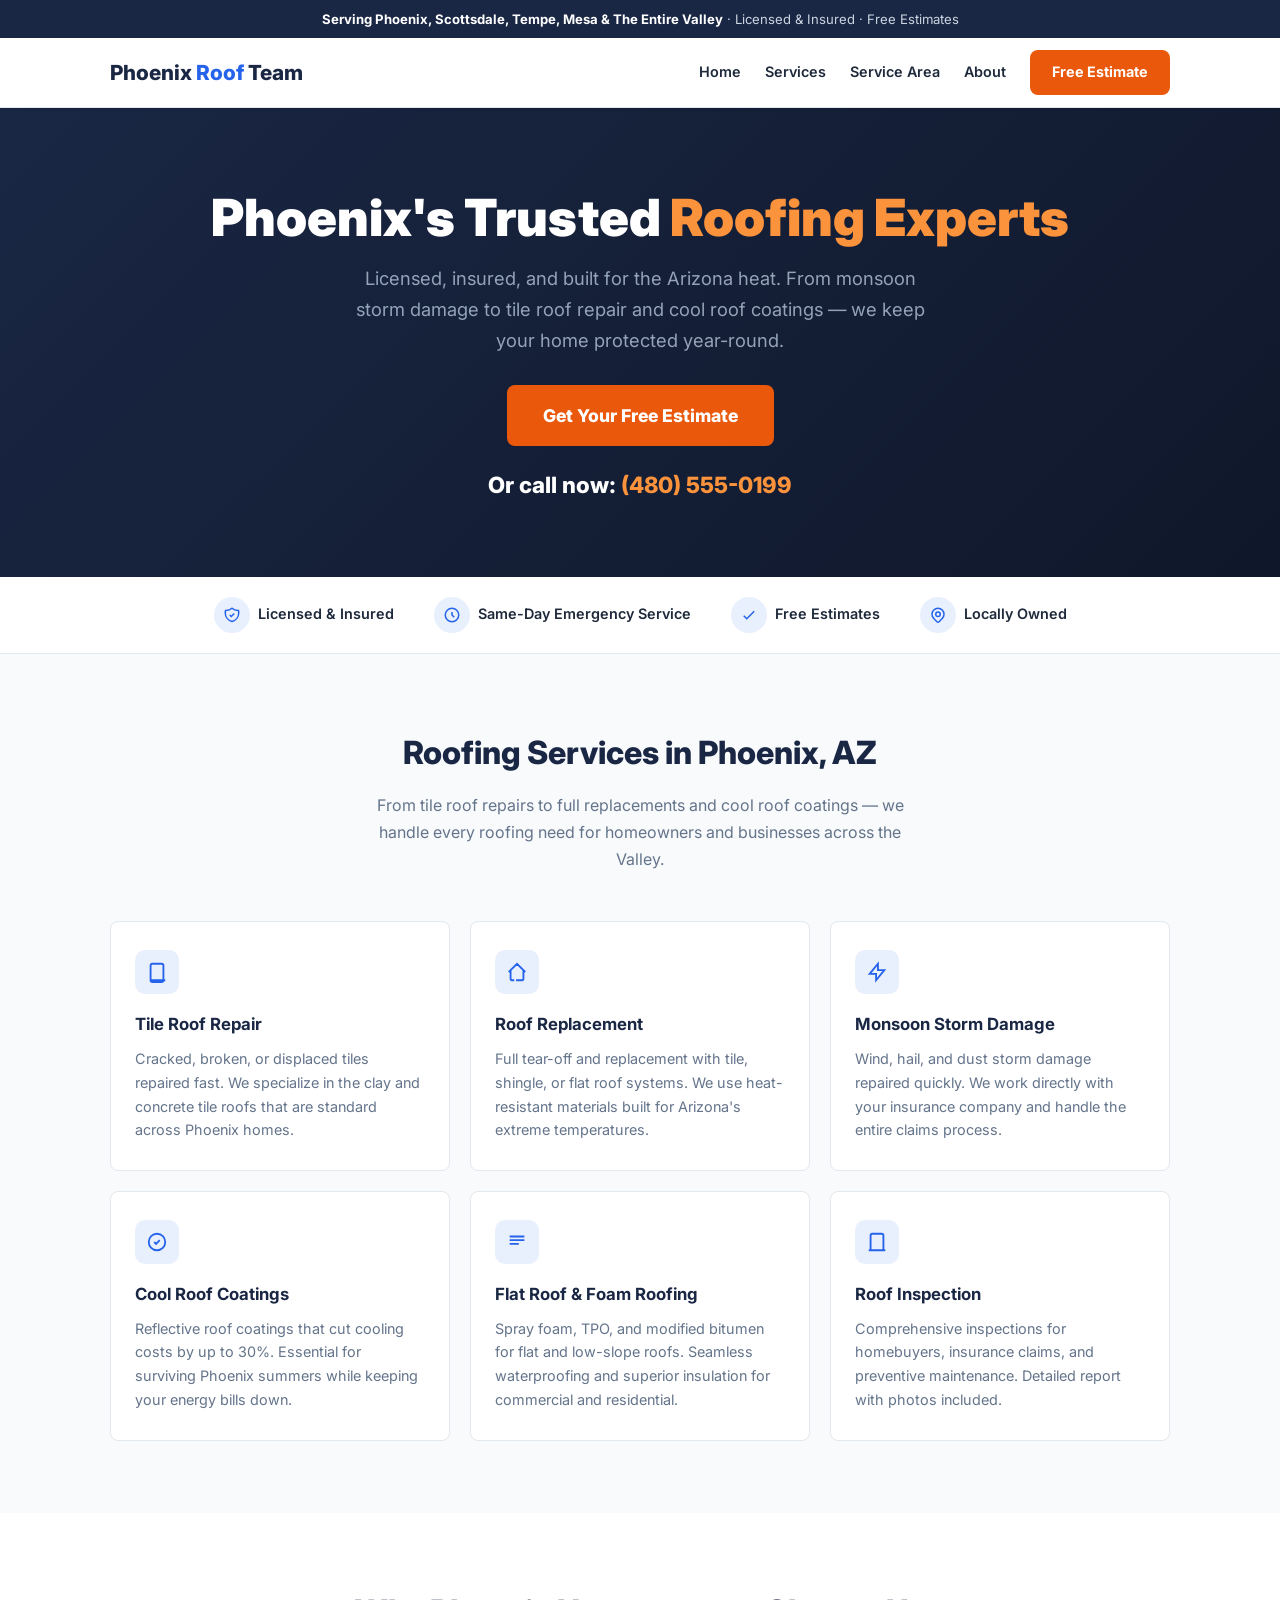
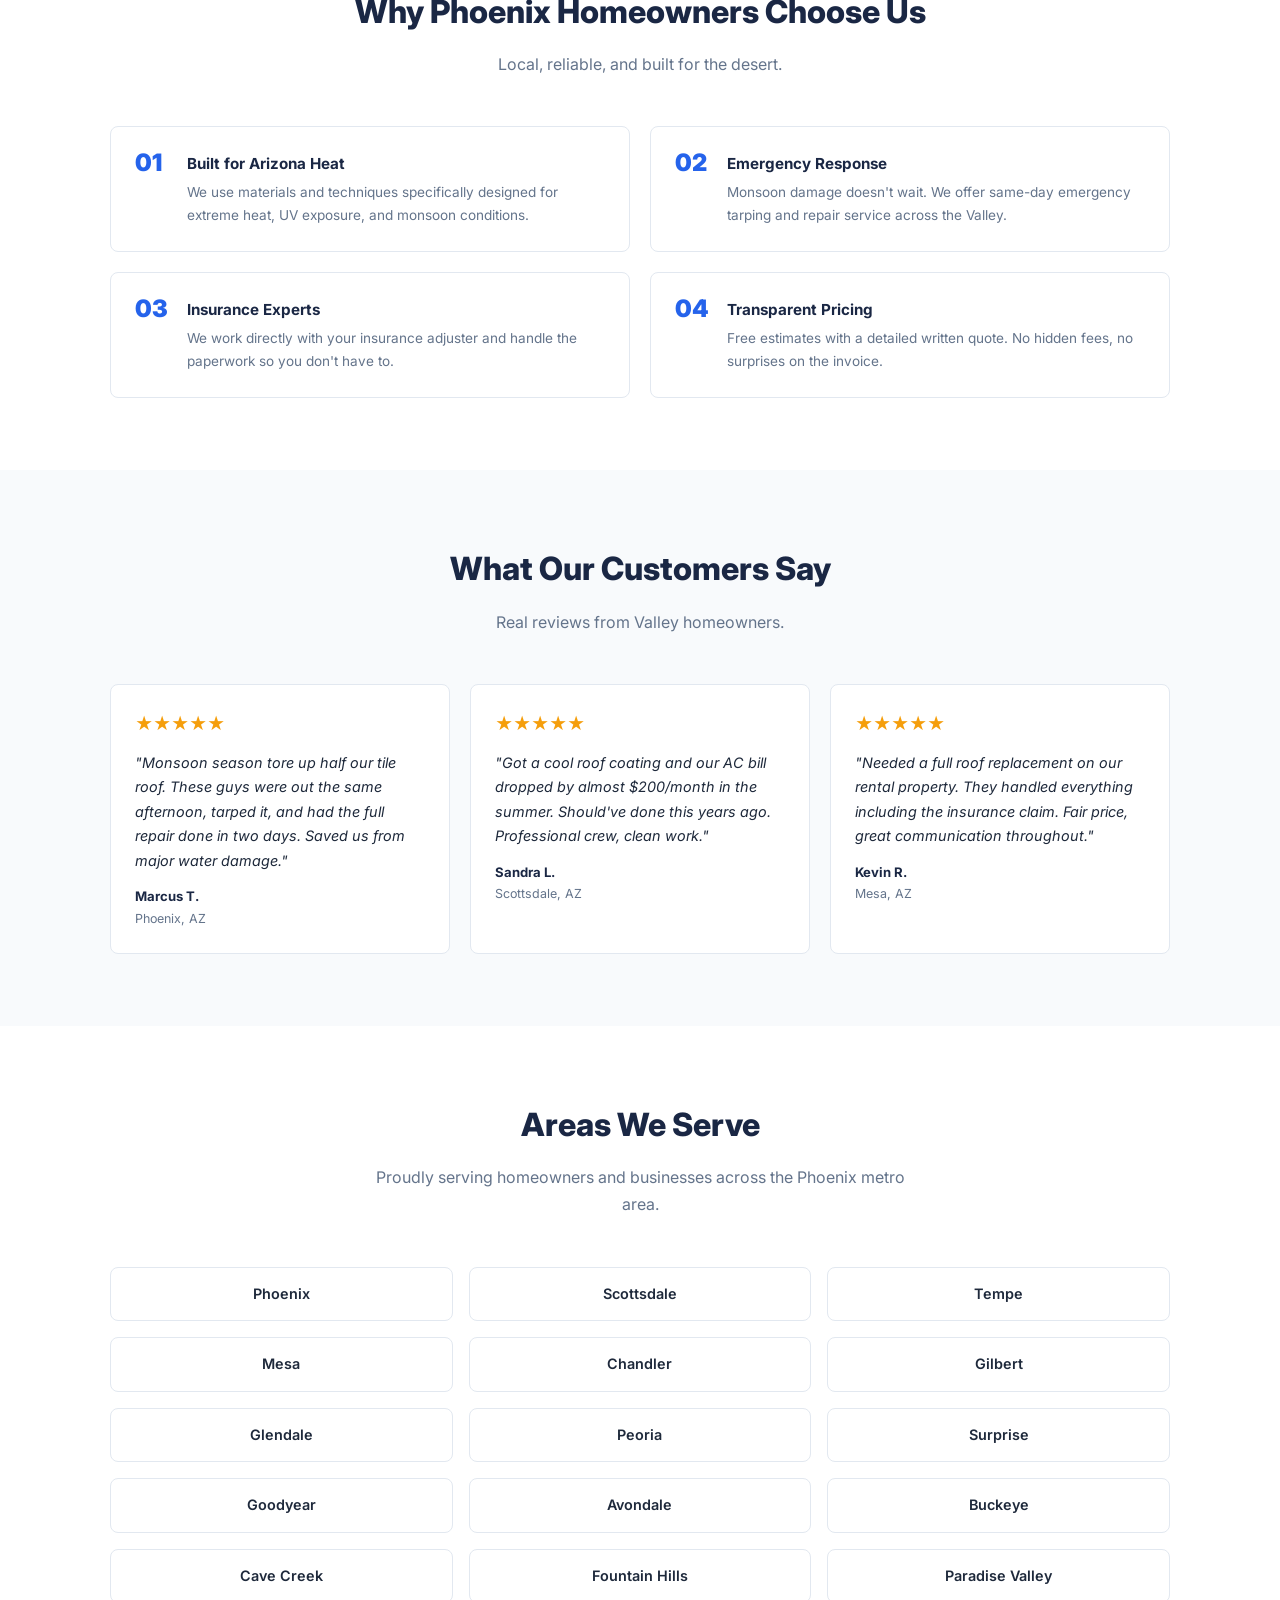
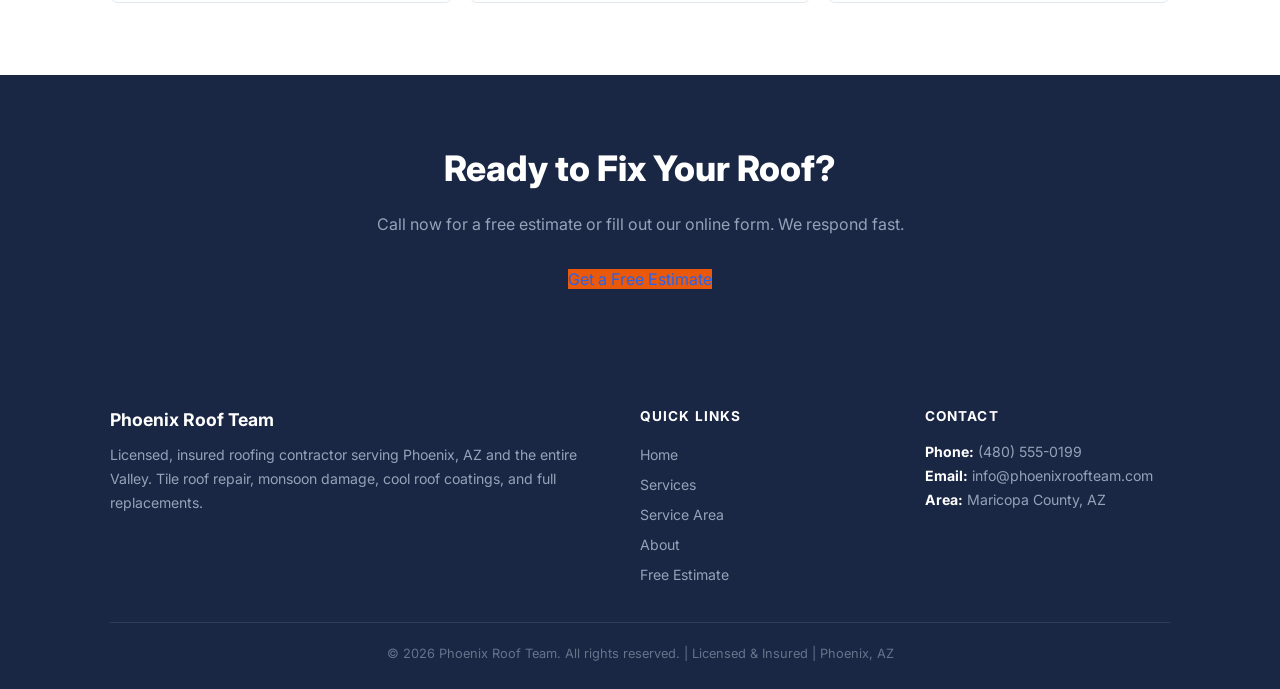
==== index.html @ ebc0d9bb "Initial site build" ====
<!DOCTYPE html>
<html lang="en">
<head>
  <meta charset="UTF-8">
  <meta name="viewport" content="width=device-width, initial-scale=1.0">
  <title>Phoenix AZ Roofing Contractor | Roof Repair & Replacement</title>
  <meta name="description" content="Licensed roofing contractor in Phoenix, AZ. Tile roof repair, monsoon storm damage, cool roof coatings, and full replacements. Free estimates. Call today.">
  <meta name="keywords" content="roofing contractor Phoenix AZ, roof repair Phoenix, tile roof repair Phoenix Arizona, monsoon damage roof Phoenix, emergency roof repair Maricopa County, cool roof coating Phoenix">
  <link rel="preconnect" href="https://fonts.googleapis.com">
  <link rel="preconnect" href="https://fonts.gstatic.com" crossorigin>
  <link href="https://fonts.googleapis.com/css2?family=Inter:wght@400;500;600;700;800;900&display=swap" rel="stylesheet">
  <link rel="stylesheet" href="style.css">
</head>
<body>
  <div class="topbar">
    <strong>Serving Phoenix, Scottsdale, Tempe, Mesa &amp; The Entire Valley</strong> · Licensed &amp; Insured · Free Estimates
  </div>
  <header class="site-header">
    <div class="header-inner">
      <a href="index.html" class="site-logo">Phoenix <span>Roof</span> Team</a>
      <nav class="site-nav">
        <a href="index.html">Home</a>
        <a href="services.html">Services</a>
        <a href="areas.html">Service Area</a>
        <a href="about.html">About</a>
        <a href="contact.html" class="btn-cta">Free Estimate</a>
      </nav>
      <button class="hamburger" onclick="document.getElementById('mob-menu').classList.toggle('open')" aria-label="Menu">
        <span></span><span></span><span></span>
      </button>
    </div>
    <nav class="mobile-menu" id="mob-menu">
      <a href="index.html">Home</a>
      <a href="services.html">Services</a>
      <a href="areas.html">Service Area</a>
      <a href="about.html">About</a>
      <a href="contact.html" class="btn-cta">Free Estimate</a>
    </nav>
  </header>

  <section class="hero">
    <div class="container">
      <h1>Phoenix's Trusted <span class="highlight">Roofing Experts</span></h1>
      <p>Licensed, insured, and built for the Arizona heat. From monsoon storm damage to tile roof repair and cool roof coatings — we keep your home protected year-round.</p>
      <a href="contact.html" class="btn-hero">Get Your Free Estimate</a>
      <div class="hero-phone">Or call now: <a href="tel:+14805550199">(480) 555-0199</a></div>
    </div>
  </section>

  <div class="trust-bar">
    <div class="trust-items">
      <div class="trust-item">
        <div class="trust-icon"><svg width="18" height="18" fill="none" viewBox="0 0 24 24" stroke="#2563EB" stroke-width="2"><path d="M9 12l2 2 4-4m5.618-4.016A11.955 11.955 0 0112 2.944a11.955 11.955 0 01-8.618 3.04A12.02 12.02 0 003 9c0 5.591 3.824 10.29 9 11.622 5.176-1.332 9-6.03 9-11.622 0-1.042-.133-2.052-.382-3.016z"/></svg></div>
        Licensed &amp; Insured
      </div>
      <div class="trust-item">
        <div class="trust-icon"><svg width="18" height="18" fill="none" viewBox="0 0 24 24" stroke="#2563EB" stroke-width="2"><path d="M12 8v4l3 3m6-3a9 9 0 11-18 0 9 9 0 0118 0z"/></svg></div>
        Same-Day Emergency Service
      </div>
      <div class="trust-item">
        <div class="trust-icon"><svg width="18" height="18" fill="none" viewBox="0 0 24 24" stroke="#2563EB" stroke-width="2"><path d="M5 13l4 4L19 7"/></svg></div>
        Free Estimates
      </div>
      <div class="trust-item">
        <div class="trust-icon"><svg width="18" height="18" fill="none" viewBox="0 0 24 24" stroke="#2563EB" stroke-width="2"><path d="M17.657 16.657L13.414 20.9a2 2 0 01-2.827 0l-4.244-4.243a8 8 0 1111.314 0z"/><path d="M15 11a3 3 0 11-6 0 3 3 0 016 0z"/></svg></div>
        Locally Owned
      </div>
    </div>
  </div>

  <section class="section">
    <div class="container">
      <h2 class="section-title">Roofing Services in Phoenix, AZ</h2>
      <p class="section-sub">From tile roof repairs to full replacements and cool roof coatings — we handle every roofing need for homeowners and businesses across the Valley.</p>
      <div class="services-grid">
        <div class="service-card">
          <div class="service-icon"><svg width="22" height="22" fill="none" viewBox="0 0 24 24" stroke="#2563EB" stroke-width="2"><path d="M19 21V5a2 2 0 00-2-2H7a2 2 0 00-2 2v16m14 0h2m-2 0H5m14 0a2 2 0 01-2 2H7a2 2 0 01-2-2m14 0V9"/></svg></div>
          <h3>Tile Roof Repair</h3>
          <p>Cracked, broken, or displaced tiles repaired fast. We specialize in the clay and concrete tile roofs that are standard across Phoenix homes.</p>
        </div>
        <div class="service-card">
          <div class="service-icon"><svg width="22" height="22" fill="none" viewBox="0 0 24 24" stroke="#2563EB" stroke-width="2"><path d="M3 12l2-2m0 0l7-7 7 7M5 10v10a1 1 0 001 1h3m10-11l2 2m-2-2v10a1 1 0 01-1 1h-3m-4 0h4"/></svg></div>
          <h3>Roof Replacement</h3>
          <p>Full tear-off and replacement with tile, shingle, or flat roof systems. We use heat-resistant materials built for Arizona's extreme temperatures.</p>
        </div>
        <div class="service-card">
          <div class="service-icon"><svg width="22" height="22" fill="none" viewBox="0 0 24 24" stroke="#2563EB" stroke-width="2"><path d="M13 10V3L4 14h7v7l9-11h-7z"/></svg></div>
          <h3>Monsoon Storm Damage</h3>
          <p>Wind, hail, and dust storm damage repaired quickly. We work directly with your insurance company and handle the entire claims process.</p>
        </div>
        <div class="service-card">
          <div class="service-icon"><svg width="22" height="22" fill="none" viewBox="0 0 24 24" stroke="#2563EB" stroke-width="2"><path d="M9 12l2 2 4-4m6 2a9 9 0 11-18 0 9 9 0 0118 0z"/></svg></div>
          <h3>Cool Roof Coatings</h3>
          <p>Reflective roof coatings that cut cooling costs by up to 30%. Essential for surviving Phoenix summers while keeping your energy bills down.</p>
        </div>
        <div class="service-card">
          <div class="service-icon"><svg width="22" height="22" fill="none" viewBox="0 0 24 24" stroke="#2563EB" stroke-width="2"><path d="M4 6h16M4 10h16M4 14h10"/></svg></div>
          <h3>Flat Roof &amp; Foam Roofing</h3>
          <p>Spray foam, TPO, and modified bitumen for flat and low-slope roofs. Seamless waterproofing and superior insulation for commercial and residential.</p>
        </div>
        <div class="service-card">
          <div class="service-icon"><svg width="22" height="22" fill="none" viewBox="0 0 24 24" stroke="#2563EB" stroke-width="2"><path d="M19 21V5a2 2 0 00-2-2H7a2 2 0 00-2 2v16m14 0h2m-2 0H5m-2 0h2"/></svg></div>
          <h3>Roof Inspection</h3>
          <p>Comprehensive inspections for homebuyers, insurance claims, and preventive maintenance. Detailed report with photos included.</p>
        </div>
      </div>
    </div>
  </section>

  <section class="section" style="background: var(--white);">
    <div class="container">
      <h2 class="section-title">Why Phoenix Homeowners Choose Us</h2>
      <p class="section-sub">Local, reliable, and built for the desert.</p>
      <div class="why-grid">
        <div class="why-card">
          <div class="why-num">01</div>
          <div><h3>Built for Arizona Heat</h3><p>We use materials and techniques specifically designed for extreme heat, UV exposure, and monsoon conditions.</p></div>
        </div>
        <div class="why-card">
          <div class="why-num">02</div>
          <div><h3>Emergency Response</h3><p>Monsoon damage doesn't wait. We offer same-day emergency tarping and repair service across the Valley.</p></div>
        </div>
        <div class="why-card">
          <div class="why-num">03</div>
          <div><h3>Insurance Experts</h3><p>We work directly with your insurance adjuster and handle the paperwork so you don't have to.</p></div>
        </div>
        <div class="why-card">
          <div class="why-num">04</div>
          <div><h3>Transparent Pricing</h3><p>Free estimates with a detailed written quote. No hidden fees, no surprises on the invoice.</p></div>
        </div>
      </div>
    </div>
  </section>

  <section class="section">
    <div class="container">
      <h2 class="section-title">What Our Customers Say</h2>
      <p class="section-sub">Real reviews from Valley homeowners.</p>
      <div class="testimonials-grid">
        <div class="testimonial-card">
          <div class="testimonial-stars">★★★★★</div>
          <p class="testimonial-text">"Monsoon season tore up half our tile roof. These guys were out the same afternoon, tarped it, and had the full repair done in two days. Saved us from major water damage."</p>
          <div class="testimonial-name">Marcus T.</div>
          <div class="testimonial-loc">Phoenix, AZ</div>
        </div>
        <div class="testimonial-card">
          <div class="testimonial-stars">★★★★★</div>
          <p class="testimonial-text">"Got a cool roof coating and our AC bill dropped by almost $200/month in the summer. Should've done this years ago. Professional crew, clean work."</p>
          <div class="testimonial-name">Sandra L.</div>
          <div class="testimonial-loc">Scottsdale, AZ</div>
        </div>
        <div class="testimonial-card">
          <div class="testimonial-stars">★★★★★</div>
          <p class="testimonial-text">"Needed a full roof replacement on our rental property. They handled everything including the insurance claim. Fair price, great communication throughout."</p>
          <div class="testimonial-name">Kevin R.</div>
          <div class="testimonial-loc">Mesa, AZ</div>
        </div>
      </div>
    </div>
  </section>

  <section class="section" style="background: var(--white);">
    <div class="container">
      <h2 class="section-title">Areas We Serve</h2>
      <p class="section-sub">Proudly serving homeowners and businesses across the Phoenix metro area.</p>
      <div class="areas-grid">
        <div class="area-tag">Phoenix</div>
        <div class="area-tag">Scottsdale</div>
        <div class="area-tag">Tempe</div>
        <div class="area-tag">Mesa</div>
        <div class="area-tag">Chandler</div>
        <div class="area-tag">Gilbert</div>
        <div class="area-tag">Glendale</div>
        <div class="area-tag">Peoria</div>
        <div class="area-tag">Surprise</div>
        <div class="area-tag">Goodyear</div>
        <div class="area-tag">Avondale</div>
        <div class="area-tag">Buckeye</div>
        <div class="area-tag">Cave Creek</div>
        <div class="area-tag">Fountain Hills</div>
        <div class="area-tag">Paradise Valley</div>
      </div>
    </div>
  </section>

  <section class="cta-strip">
    <h2>Ready to Fix Your Roof?</h2>
    <p>Call now for a free estimate or fill out our online form. We respond fast.</p>
    <a href="contact.html" class="btn-hero">Get a Free Estimate</a>
  </section>

  <footer class="site-footer">
    <div class="container">
      <div class="footer-grid">
        <div class="footer-brand">
          <strong style="color:#fff; font-size:1.1rem;">Phoenix Roof Team</strong>
          <p>Licensed, insured roofing contractor serving Phoenix, AZ and the entire Valley. Tile roof repair, monsoon damage, cool roof coatings, and full replacements.</p>
        </div>
        <div class="footer-links">
          <h4>Quick Links</h4>
          <a href="index.html">Home</a>
          <a href="services.html">Services</a>
          <a href="areas.html">Service Area</a>
          <a href="about.html">About</a>
          <a href="contact.html">Free Estimate</a>
        </div>
        <div class="footer-contact">
          <h4>Contact</h4>
          <p><strong style="color:#fff;">Phone:</strong> (480) 555-0199</p>
          <p><strong style="color:#fff;">Email:</strong> info@phoenixroofteam.com</p>
          <p><strong style="color:#fff;">Area:</strong> Maricopa County, AZ</p>
        </div>
      </div>
      <div class="footer-bottom">
        &copy; 2026 Phoenix Roof Team. All rights reserved. | Licensed &amp; Insured | Phoenix, AZ
      </div>
    </div>
  </footer>
</body>
</html>
---- style.css ----
/* Waldorf Roofing — Rank & Rent Site */
:root {
  --navy: #1a2744;
  --blue: #2563EB;
  --blue-dark: #1d4ed8;
  --orange: #EA580C;
  --orange-light: #FB923C;
  --bg: #f8fafc;
  --white: #ffffff;
  --text: #1e293b;
  --text-light: #64748b;
  --border: #e2e8f0;
  --radius: 8px;
  --shadow: 0 1px 3px rgba(0,0,0,0.1), 0 1px 2px rgba(0,0,0,0.06);
  --shadow-lg: 0 10px 15px -3px rgba(0,0,0,0.1), 0 4px 6px -4px rgba(0,0,0,0.1);
  --font: 'Inter', system-ui, -apple-system, sans-serif;
}
*, *::before, *::after { box-sizing: border-box; margin: 0; padding: 0; }
html { scroll-behavior: smooth; font-size: 16px; }
body { font-family: var(--font); background: var(--bg); color: var(--text); line-height: 1.7; }
a { color: var(--blue); text-decoration: none; }
img { max-width: 100%; display: block; }
.container { max-width: 1100px; margin: 0 auto; padding: 0 20px; }

/* Top Bar */
.topbar { background: var(--navy); color: #cbd5e1; font-size: 0.82rem; padding: 8px 0; text-align: center; }
.topbar strong { color: #fff; }

/* Header */
.site-header { background: var(--white); border-bottom: 1px solid var(--border); padding: 0; position: sticky; top: 0; z-index: 100; box-shadow: var(--shadow); }
.header-inner { display: flex; align-items: center; justify-content: space-between; padding: 12px 20px; max-width: 1100px; margin: 0 auto; }
.site-logo { font-size: 1.3rem; font-weight: 800; color: var(--navy); }
.site-logo span { color: var(--blue); }
.site-nav { display: flex; gap: 24px; align-items: center; }
.site-nav a { color: var(--text); font-size: 0.9rem; font-weight: 600; transition: color 0.2s; }
.site-nav a:hover { color: var(--blue); }
.site-nav .btn-cta { background: var(--orange); color: #fff; padding: 10px 22px; border-radius: var(--radius); font-weight: 700; font-size: 0.9rem; transition: background 0.2s; }
.site-nav .btn-cta:hover { background: var(--orange-light); }
.hamburger { display: none; background: none; border: none; cursor: pointer; padding: 8px; }
.hamburger span { display: block; width: 24px; height: 2px; background: var(--navy); margin: 5px 0; transition: 0.3s; }
.mobile-menu { display: none; background: var(--white); border-top: 1px solid var(--border); padding: 16px 20px; }
.mobile-menu a { display: block; padding: 10px 0; font-weight: 600; color: var(--text); border-bottom: 1px solid var(--border); }
.mobile-menu .btn-cta { display: inline-block; margin-top: 12px; background: var(--orange); color: #fff; padding: 12px 24px; border-radius: var(--radius); text-align: center; width: 100%; font-weight: 700; }
@media (max-width: 768px) {
  .site-nav { display: none; }
  .hamburger { display: block; }
  .mobile-menu.open { display: block; }
}

/* Hero */
.hero { background: linear-gradient(135deg, var(--navy) 0%, #0f172a 100%); color: #fff; padding: 80px 0 72px; text-align: center; position: relative; overflow: hidden; }
.hero h1 { font-size: clamp(2rem, 5vw, 3.2rem); font-weight: 900; line-height: 1.15; margin-bottom: 16px; }
.hero h1 .highlight { color: var(--orange-light); }
.hero p { font-size: 1.15rem; color: #94a3b8; max-width: 600px; margin: 0 auto 28px; }
.hero .btn-hero { display: inline-block; background: var(--orange); color: #fff; padding: 16px 36px; border-radius: var(--radius); font-weight: 800; font-size: 1.1rem; transition: background 0.2s, transform 0.15s; }
.hero .btn-hero:hover { background: var(--orange-light); transform: translateY(-2px); }
.hero-phone { font-size: 1.4rem; font-weight: 800; color: #fff; margin-top: 20px; }
.hero-phone a { color: var(--orange-light); }

/* Trust Bar */
.trust-bar { background: var(--white); border-bottom: 1px solid var(--border); padding: 20px 0; }
.trust-items { display: flex; justify-content: center; gap: 40px; flex-wrap: wrap; }
.trust-item { display: flex; align-items: center; gap: 8px; font-size: 0.9rem; font-weight: 600; color: var(--text); }
.trust-icon { width: 36px; height: 36px; background: rgba(37,99,235,0.1); border-radius: 50%; display: flex; align-items: center; justify-content: center; }

/* Section */
.section { padding: 72px 0; }
.section-title { font-size: clamp(1.5rem, 3vw, 2rem); font-weight: 800; text-align: center; margin-bottom: 12px; color: var(--navy); }
.section-sub { text-align: center; color: var(--text-light); max-width: 560px; margin: 0 auto 48px; }

/* Services Grid */
.services-grid { display: grid; grid-template-columns: repeat(3, 1fr); gap: 20px; }
@media (max-width: 768px) { .services-grid { grid-template-columns: 1fr; } }
.service-card { background: var(--white); border: 1px solid var(--border); border-radius: var(--radius); padding: 28px 24px; transition: box-shadow 0.2s, transform 0.2s; }
.service-card:hover { box-shadow: var(--shadow-lg); transform: translateY(-3px); }
.service-card h3 { font-size: 1.05rem; font-weight: 700; color: var(--navy); margin-bottom: 8px; }
.service-card p { font-size: 0.9rem; color: var(--text-light); line-height: 1.65; }
.service-icon { width: 44px; height: 44px; background: rgba(37,99,235,0.1); border-radius: 10px; display: flex; align-items: center; justify-content: center; margin-bottom: 16px; }

/* Why Choose Us */
.why-grid { display: grid; grid-template-columns: repeat(2, 1fr); gap: 20px; }
@media (max-width: 640px) { .why-grid { grid-template-columns: 1fr; } }
.why-card { display: flex; gap: 16px; background: var(--white); border: 1px solid var(--border); border-radius: var(--radius); padding: 24px; }
.why-num { font-size: 1.5rem; font-weight: 900; color: var(--blue); line-height: 1; min-width: 36px; }
.why-card h3 { font-size: 0.95rem; font-weight: 700; color: var(--navy); margin-bottom: 4px; }
.why-card p { font-size: 0.85rem; color: var(--text-light); }

/* Testimonials */
.testimonials-grid { display: grid; grid-template-columns: repeat(3, 1fr); gap: 20px; }
@media (max-width: 768px) { .testimonials-grid { grid-template-columns: 1fr; } }
.testimonial-card { background: var(--white); border: 1px solid var(--border); border-radius: var(--radius); padding: 24px; }
.testimonial-stars { color: #f59e0b; font-size: 1.1rem; margin-bottom: 12px; }
.testimonial-text { font-size: 0.9rem; color: var(--text); font-style: italic; margin-bottom: 12px; line-height: 1.7; }
.testimonial-name { font-size: 0.82rem; font-weight: 700; color: var(--navy); }
.testimonial-loc { font-size: 0.78rem; color: var(--text-light); }

/* CTA Strip */
.cta-strip { background: var(--navy); text-align: center; padding: 64px 20px; color: #fff; }
.cta-strip h2 { font-size: clamp(1.5rem, 4vw, 2.2rem); font-weight: 800; margin-bottom: 12px; }
.cta-strip p { color: #94a3b8; margin-bottom: 28px; }
.cta-strip .btn-hero { background: var(--orange); }

/* Areas */
.areas-grid { display: grid; grid-template-columns: repeat(3, 1fr); gap: 16px; }
@media (max-width: 640px) { .areas-grid { grid-template-columns: repeat(2, 1fr); } }
.area-tag { background: var(--white); border: 1px solid var(--border); border-radius: var(--radius); padding: 14px 18px; font-weight: 600; font-size: 0.9rem; text-align: center; }

/* Contact Form */
.contact-grid { display: grid; grid-template-columns: 1fr 1.3fr; gap: 48px; align-items: start; }
@media (max-width: 768px) { .contact-grid { grid-template-columns: 1fr; } }
.contact-info h2 { font-size: 1.4rem; font-weight: 800; color: var(--navy); margin-bottom: 8px; }
.contact-info p { color: var(--text-light); margin-bottom: 24px; }
.info-row { display: flex; align-items: flex-start; gap: 12px; margin-bottom: 16px; }
.info-row strong { display: block; font-size: 0.8rem; text-transform: uppercase; letter-spacing: 0.04em; color: var(--text-light); }
.info-row p { font-weight: 700; color: var(--navy); }
.contact-form { background: var(--white); border: 1px solid var(--border); border-radius: var(--radius); padding: 32px; box-shadow: var(--shadow-lg); }
.contact-form h2 { font-size: 1.2rem; font-weight: 800; color: var(--navy); margin-bottom: 20px; }
.form-row { display: grid; grid-template-columns: 1fr 1fr; gap: 14px; }
@media (max-width: 480px) { .form-row { grid-template-columns: 1fr; } }
.form-group { margin-bottom: 14px; }
.form-group label { display: block; font-size: 0.8rem; font-weight: 700; color: var(--navy); margin-bottom: 4px; text-transform: uppercase; letter-spacing: 0.03em; }
.form-group input, .form-group select, .form-group textarea { width: 100%; padding: 10px 14px; border: 1.5px solid var(--border); border-radius: var(--radius); font-family: var(--font); font-size: 0.92rem; background: var(--bg); transition: border-color 0.2s; outline: none; }
.form-group input:focus, .form-group select:focus, .form-group textarea:focus { border-color: var(--blue); background: #fff; }
.form-group textarea { resize: vertical; min-height: 100px; }
.form-submit { width: 100%; padding: 14px; background: var(--orange); color: #fff; border: none; border-radius: var(--radius); font-family: var(--font); font-size: 1rem; font-weight: 700; cursor: pointer; transition: background 0.2s; }
.form-submit:hover { background: var(--orange-light); }

/* Footer */
.site-footer { background: var(--navy); color: #94a3b8; padding: 48px 0 24px; font-size: 0.88rem; }
.footer-grid { display: grid; grid-template-columns: 2fr 1fr 1fr; gap: 40px; margin-bottom: 32px; }
@media (max-width: 640px) { .footer-grid { grid-template-columns: 1fr; } }
.footer-brand p { margin-top: 8px; line-height: 1.7; }
.footer-links h4, .footer-contact h4 { color: #fff; font-size: 0.85rem; text-transform: uppercase; letter-spacing: 0.08em; margin-bottom: 12px; }
.footer-links a { display: block; color: #94a3b8; padding: 3px 0; transition: color 0.2s; }
.footer-links a:hover { color: #fff; }
.footer-bottom { border-top: 1px solid rgba(255,255,255,0.1); padding-top: 20px; text-align: center; font-size: 0.8rem; color: #64748b; }
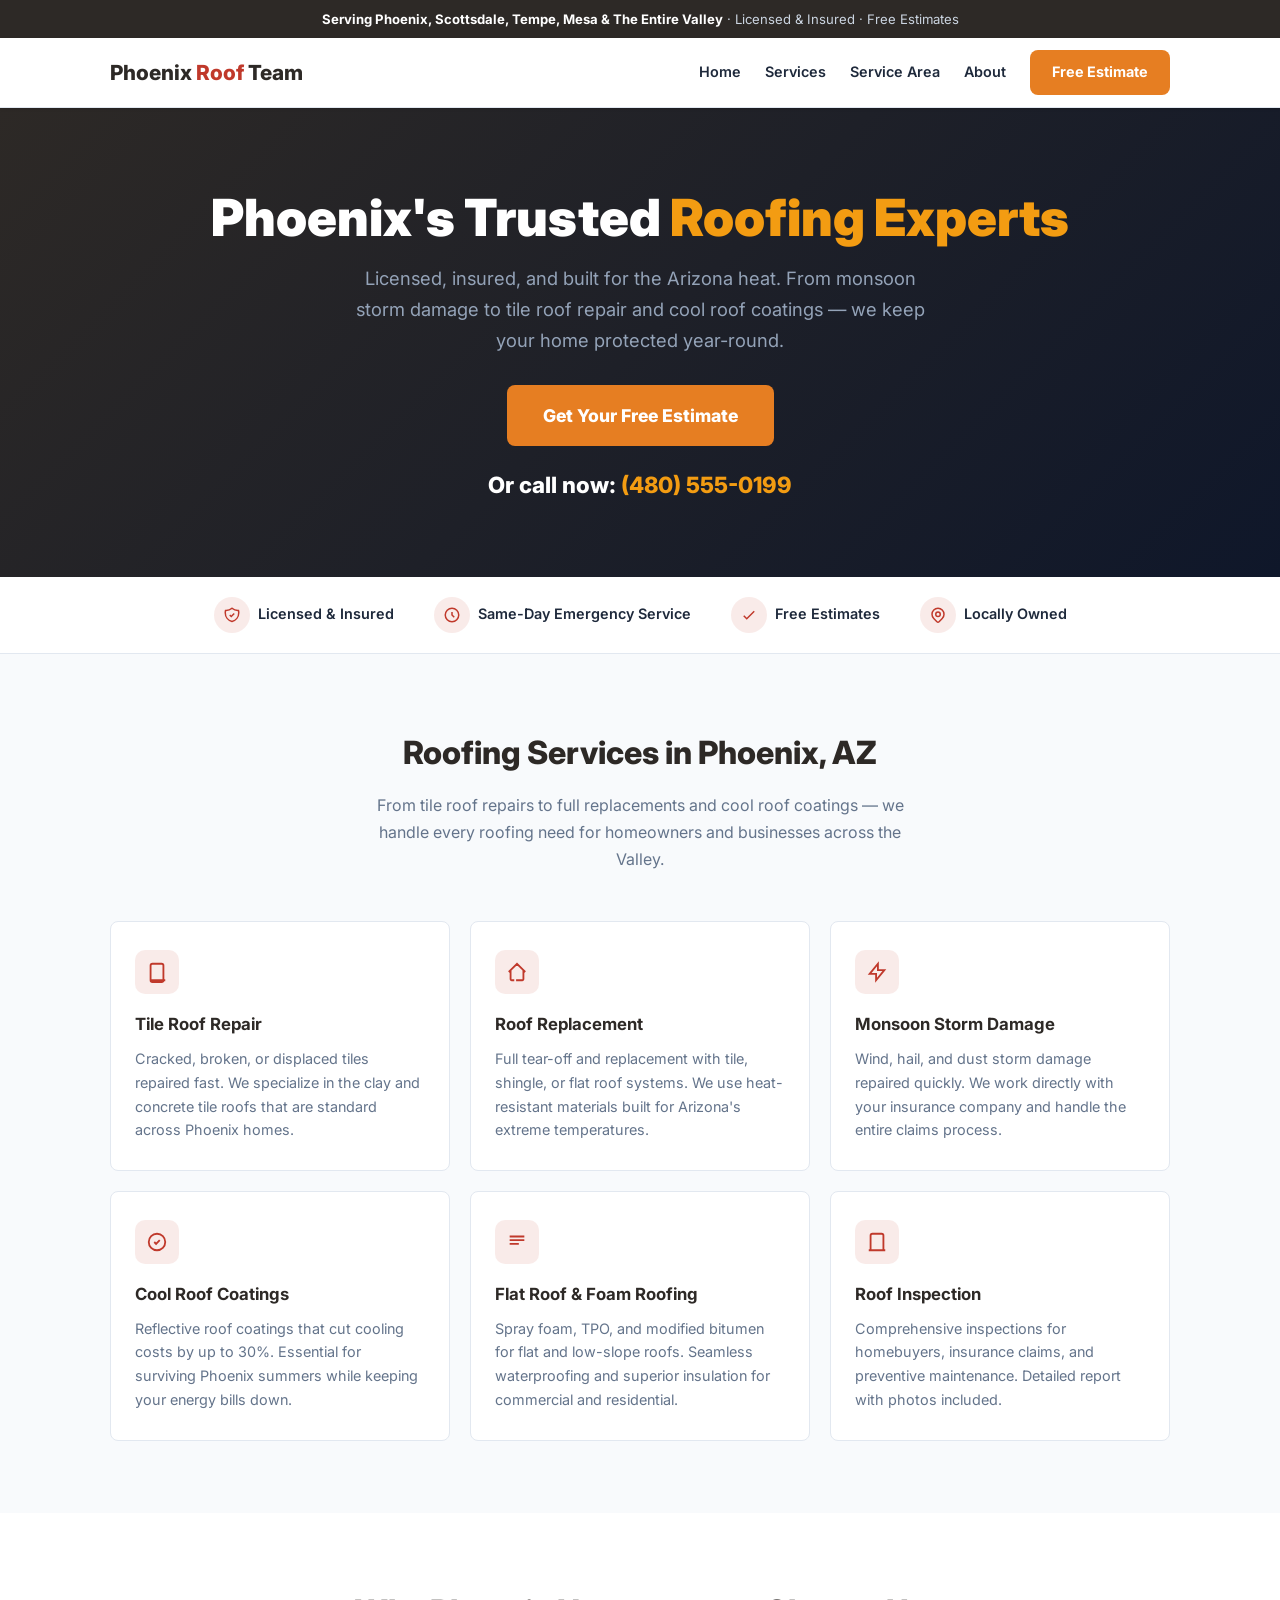
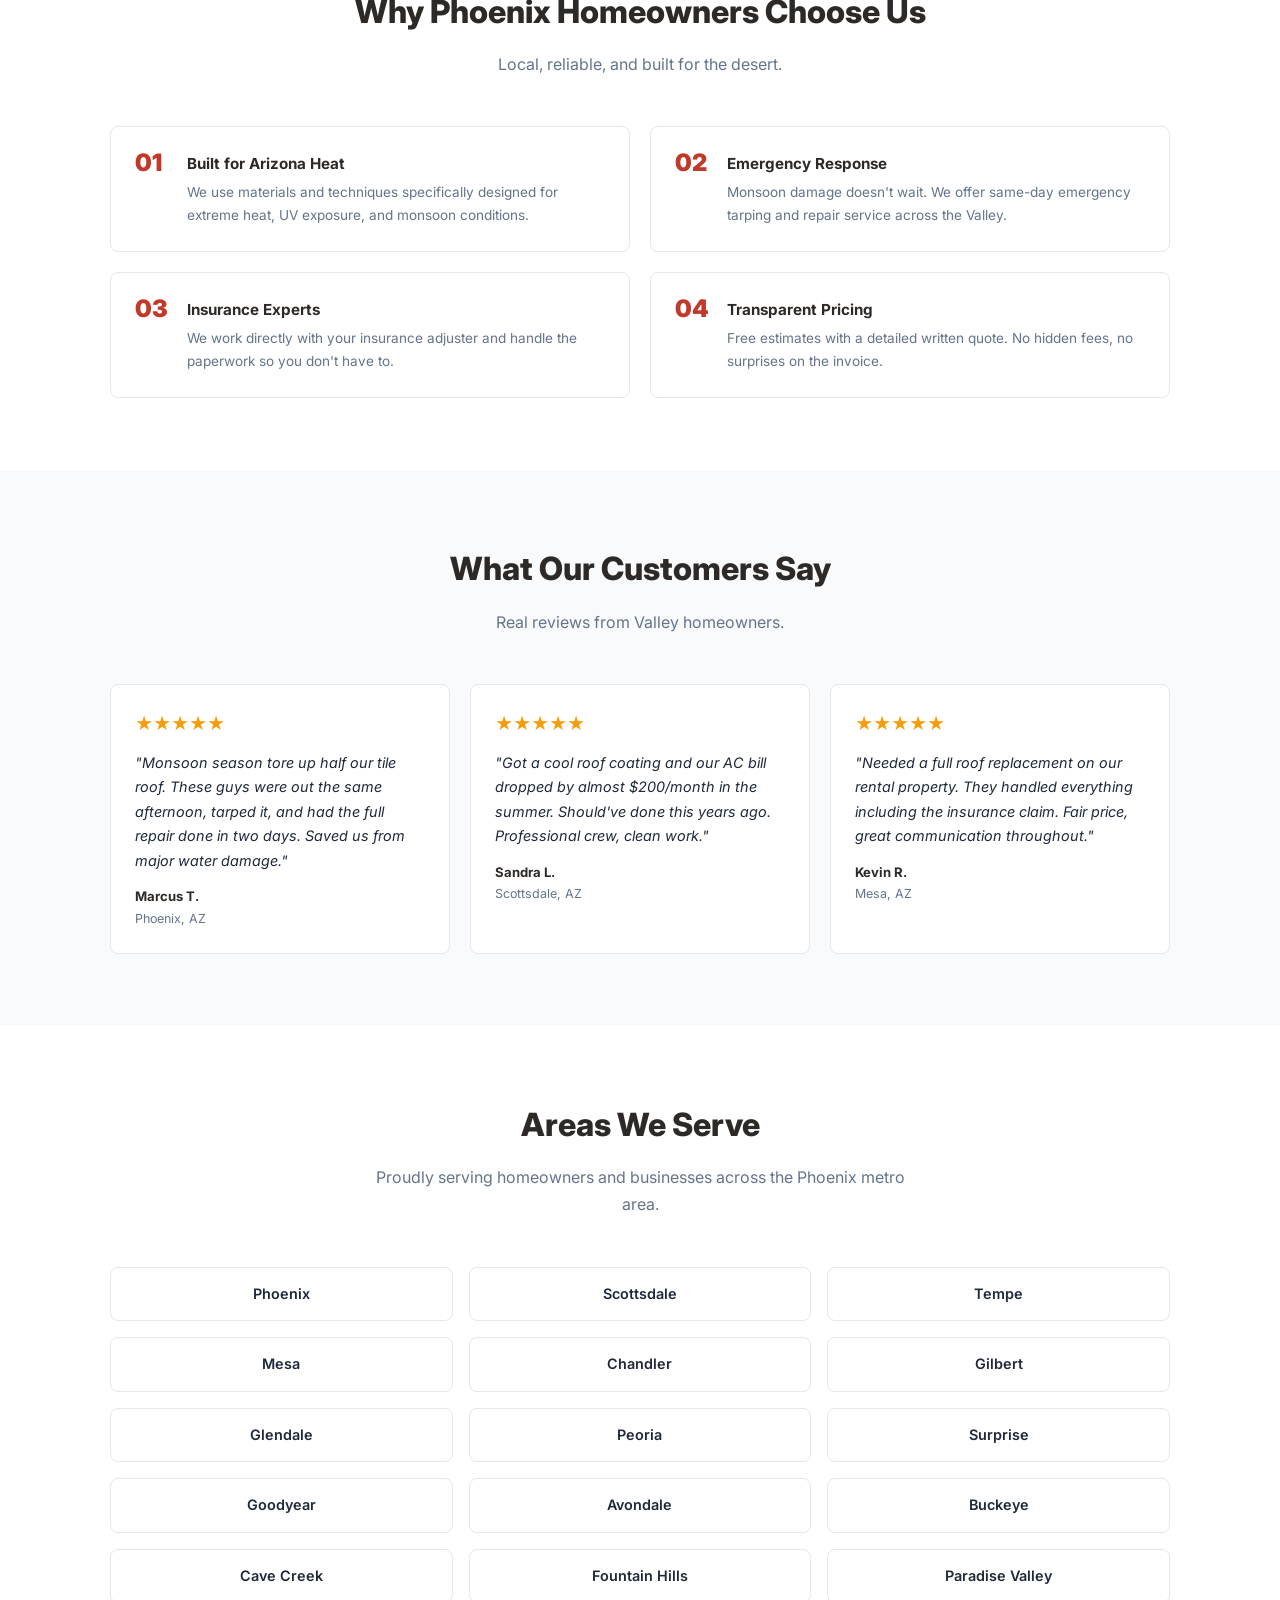
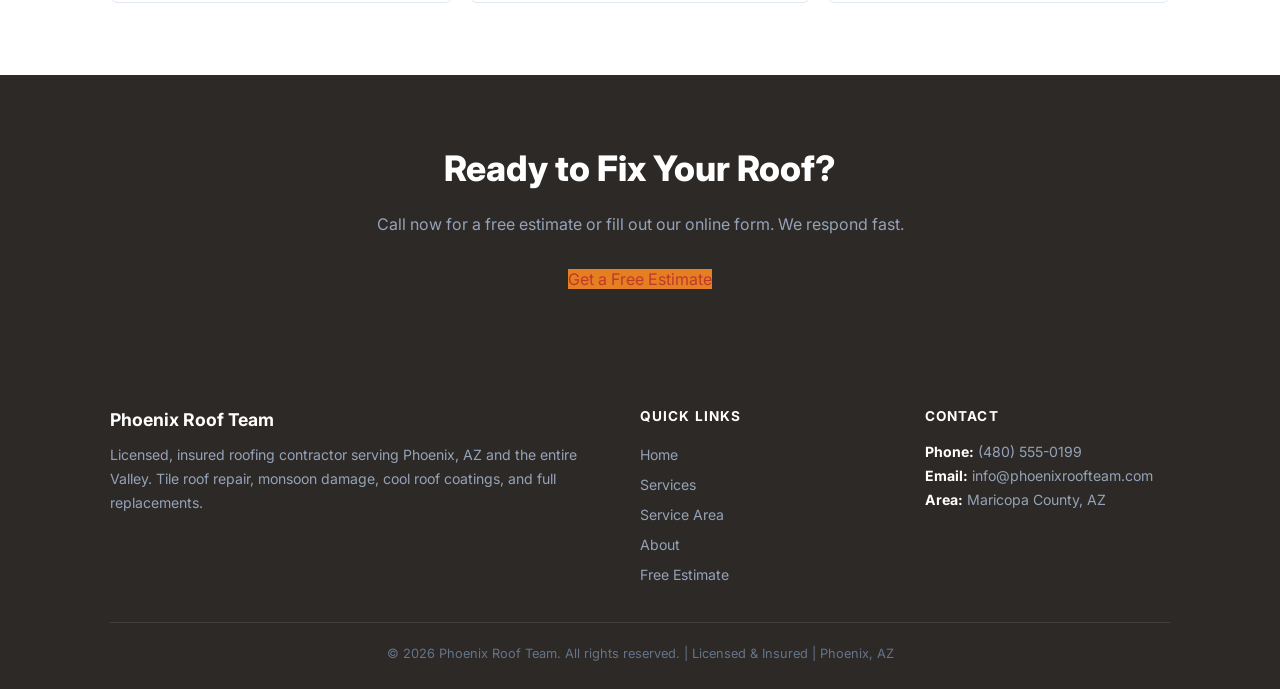
==== commit 58e40d41: "Restyle: trade-specific color palette + SVG icon colors" ====
--- a/index.html
+++ b/index.html
@@ -50,19 +50,19 @@
   <div class="trust-bar">
     <div class="trust-items">
       <div class="trust-item">
-        <div class="trust-icon"><svg width="18" height="18" fill="none" viewBox="0 0 24 24" stroke="#2563EB" stroke-width="2"><path d="M9 12l2 2 4-4m5.618-4.016A11.955 11.955 0 0112 2.944a11.955 11.955 0 01-8.618 3.04A12.02 12.02 0 003 9c0 5.591 3.824 10.29 9 11.622 5.176-1.332 9-6.03 9-11.622 0-1.042-.133-2.052-.382-3.016z"/></svg></div>
+        <div class="trust-icon"><svg width="18" height="18" fill="none" viewBox="0 0 24 24" stroke="#c0392b" stroke-width="2"><path d="M9 12l2 2 4-4m5.618-4.016A11.955 11.955 0 0112 2.944a11.955 11.955 0 01-8.618 3.04A12.02 12.02 0 003 9c0 5.591 3.824 10.29 9 11.622 5.176-1.332 9-6.03 9-11.622 0-1.042-.133-2.052-.382-3.016z"/></svg></div>
         Licensed &amp; Insured
       </div>
       <div class="trust-item">
-        <div class="trust-icon"><svg width="18" height="18" fill="none" viewBox="0 0 24 24" stroke="#2563EB" stroke-width="2"><path d="M12 8v4l3 3m6-3a9 9 0 11-18 0 9 9 0 0118 0z"/></svg></div>
+        <div class="trust-icon"><svg width="18" height="18" fill="none" viewBox="0 0 24 24" stroke="#c0392b" stroke-width="2"><path d="M12 8v4l3 3m6-3a9 9 0 11-18 0 9 9 0 0118 0z"/></svg></div>
         Same-Day Emergency Service
       </div>
       <div class="trust-item">
-        <div class="trust-icon"><svg width="18" height="18" fill="none" viewBox="0 0 24 24" stroke="#2563EB" stroke-width="2"><path d="M5 13l4 4L19 7"/></svg></div>
+        <div class="trust-icon"><svg width="18" height="18" fill="none" viewBox="0 0 24 24" stroke="#c0392b" stroke-width="2"><path d="M5 13l4 4L19 7"/></svg></div>
         Free Estimates
       </div>
       <div class="trust-item">
-        <div class="trust-icon"><svg width="18" height="18" fill="none" viewBox="0 0 24 24" stroke="#2563EB" stroke-width="2"><path d="M17.657 16.657L13.414 20.9a2 2 0 01-2.827 0l-4.244-4.243a8 8 0 1111.314 0z"/><path d="M15 11a3 3 0 11-6 0 3 3 0 016 0z"/></svg></div>
+        <div class="trust-icon"><svg width="18" height="18" fill="none" viewBox="0 0 24 24" stroke="#c0392b" stroke-width="2"><path d="M17.657 16.657L13.414 20.9a2 2 0 01-2.827 0l-4.244-4.243a8 8 0 1111.314 0z"/><path d="M15 11a3 3 0 11-6 0 3 3 0 016 0z"/></svg></div>
         Locally Owned
       </div>
     </div>
@@ -74,32 +74,32 @@
       <p class="section-sub">From tile roof repairs to full replacements and cool roof coatings — we handle every roofing need for homeowners and businesses across the Valley.</p>
       <div class="services-grid">
         <div class="service-card">
-          <div class="service-icon"><svg width="22" height="22" fill="none" viewBox="0 0 24 24" stroke="#2563EB" stroke-width="2"><path d="M19 21V5a2 2 0 00-2-2H7a2 2 0 00-2 2v16m14 0h2m-2 0H5m14 0a2 2 0 01-2 2H7a2 2 0 01-2-2m14 0V9"/></svg></div>
+          <div class="service-icon"><svg width="22" height="22" fill="none" viewBox="0 0 24 24" stroke="#c0392b" stroke-width="2"><path d="M19 21V5a2 2 0 00-2-2H7a2 2 0 00-2 2v16m14 0h2m-2 0H5m14 0a2 2 0 01-2 2H7a2 2 0 01-2-2m14 0V9"/></svg></div>
           <h3>Tile Roof Repair</h3>
           <p>Cracked, broken, or displaced tiles repaired fast. We specialize in the clay and concrete tile roofs that are standard across Phoenix homes.</p>
         </div>
         <div class="service-card">
-          <div class="service-icon"><svg width="22" height="22" fill="none" viewBox="0 0 24 24" stroke="#2563EB" stroke-width="2"><path d="M3 12l2-2m0 0l7-7 7 7M5 10v10a1 1 0 001 1h3m10-11l2 2m-2-2v10a1 1 0 01-1 1h-3m-4 0h4"/></svg></div>
+          <div class="service-icon"><svg width="22" height="22" fill="none" viewBox="0 0 24 24" stroke="#c0392b" stroke-width="2"><path d="M3 12l2-2m0 0l7-7 7 7M5 10v10a1 1 0 001 1h3m10-11l2 2m-2-2v10a1 1 0 01-1 1h-3m-4 0h4"/></svg></div>
           <h3>Roof Replacement</h3>
           <p>Full tear-off and replacement with tile, shingle, or flat roof systems. We use heat-resistant materials built for Arizona's extreme temperatures.</p>
         </div>
         <div class="service-card">
-          <div class="service-icon"><svg width="22" height="22" fill="none" viewBox="0 0 24 24" stroke="#2563EB" stroke-width="2"><path d="M13 10V3L4 14h7v7l9-11h-7z"/></svg></div>
+          <div class="service-icon"><svg width="22" height="22" fill="none" viewBox="0 0 24 24" stroke="#c0392b" stroke-width="2"><path d="M13 10V3L4 14h7v7l9-11h-7z"/></svg></div>
           <h3>Monsoon Storm Damage</h3>
           <p>Wind, hail, and dust storm damage repaired quickly. We work directly with your insurance company and handle the entire claims process.</p>
         </div>
         <div class="service-card">
-          <div class="service-icon"><svg width="22" height="22" fill="none" viewBox="0 0 24 24" stroke="#2563EB" stroke-width="2"><path d="M9 12l2 2 4-4m6 2a9 9 0 11-18 0 9 9 0 0118 0z"/></svg></div>
+          <div class="service-icon"><svg width="22" height="22" fill="none" viewBox="0 0 24 24" stroke="#c0392b" stroke-width="2"><path d="M9 12l2 2 4-4m6 2a9 9 0 11-18 0 9 9 0 0118 0z"/></svg></div>
           <h3>Cool Roof Coatings</h3>
           <p>Reflective roof coatings that cut cooling costs by up to 30%. Essential for surviving Phoenix summers while keeping your energy bills down.</p>
         </div>
         <div class="service-card">
-          <div class="service-icon"><svg width="22" height="22" fill="none" viewBox="0 0 24 24" stroke="#2563EB" stroke-width="2"><path d="M4 6h16M4 10h16M4 14h10"/></svg></div>
+          <div class="service-icon"><svg width="22" height="22" fill="none" viewBox="0 0 24 24" stroke="#c0392b" stroke-width="2"><path d="M4 6h16M4 10h16M4 14h10"/></svg></div>
           <h3>Flat Roof &amp; Foam Roofing</h3>
           <p>Spray foam, TPO, and modified bitumen for flat and low-slope roofs. Seamless waterproofing and superior insulation for commercial and residential.</p>
         </div>
         <div class="service-card">
-          <div class="service-icon"><svg width="22" height="22" fill="none" viewBox="0 0 24 24" stroke="#2563EB" stroke-width="2"><path d="M19 21V5a2 2 0 00-2-2H7a2 2 0 00-2 2v16m14 0h2m-2 0H5m-2 0h2"/></svg></div>
+          <div class="service-icon"><svg width="22" height="22" fill="none" viewBox="0 0 24 24" stroke="#c0392b" stroke-width="2"><path d="M19 21V5a2 2 0 00-2-2H7a2 2 0 00-2 2v16m14 0h2m-2 0H5m-2 0h2"/></svg></div>
           <h3>Roof Inspection</h3>
           <p>Comprehensive inspections for homebuyers, insurance claims, and preventive maintenance. Detailed report with photos included.</p>
         </div>
--- a/style.css
+++ b/style.css
@@ -1,10 +1,10 @@
 /* Waldorf Roofing — Rank & Rent Site */
 :root {
-  --navy: #1a2744;
-  --blue: #2563EB;
-  --blue-dark: #1d4ed8;
-  --orange: #EA580C;
-  --orange-light: #FB923C;
+  --navy: #2d2926;
+  --blue: #c0392b;
+  --blue-dark: #a93226;
+  --orange: #e67e22;
+  --orange-light: #f39c12;
   --bg: #f8fafc;
   --white: #ffffff;
   --text: #1e293b;
@@ -61,7 +61,7 @@
 .trust-bar { background: var(--white); border-bottom: 1px solid var(--border); padding: 20px 0; }
 .trust-items { display: flex; justify-content: center; gap: 40px; flex-wrap: wrap; }
 .trust-item { display: flex; align-items: center; gap: 8px; font-size: 0.9rem; font-weight: 600; color: var(--text); }
-.trust-icon { width: 36px; height: 36px; background: rgba(37,99,235,0.1); border-radius: 50%; display: flex; align-items: center; justify-content: center; }
+.trust-icon { width: 36px; height: 36px; background: rgba(192,57,43,0.1); border-radius: 50%; display: flex; align-items: center; justify-content: center; }
 
 /* Section */
 .section { padding: 72px 0; }
@@ -75,7 +75,7 @@
 .service-card:hover { box-shadow: var(--shadow-lg); transform: translateY(-3px); }
 .service-card h3 { font-size: 1.05rem; font-weight: 700; color: var(--navy); margin-bottom: 8px; }
 .service-card p { font-size: 0.9rem; color: var(--text-light); line-height: 1.65; }
-.service-icon { width: 44px; height: 44px; background: rgba(37,99,235,0.1); border-radius: 10px; display: flex; align-items: center; justify-content: center; margin-bottom: 16px; }
+.service-icon { width: 44px; height: 44px; background: rgba(192,57,43,0.1); border-radius: 10px; display: flex; align-items: center; justify-content: center; margin-bottom: 16px; }
 
 /* Why Choose Us */
 .why-grid { display: grid; grid-template-columns: repeat(2, 1fr); gap: 20px; }
